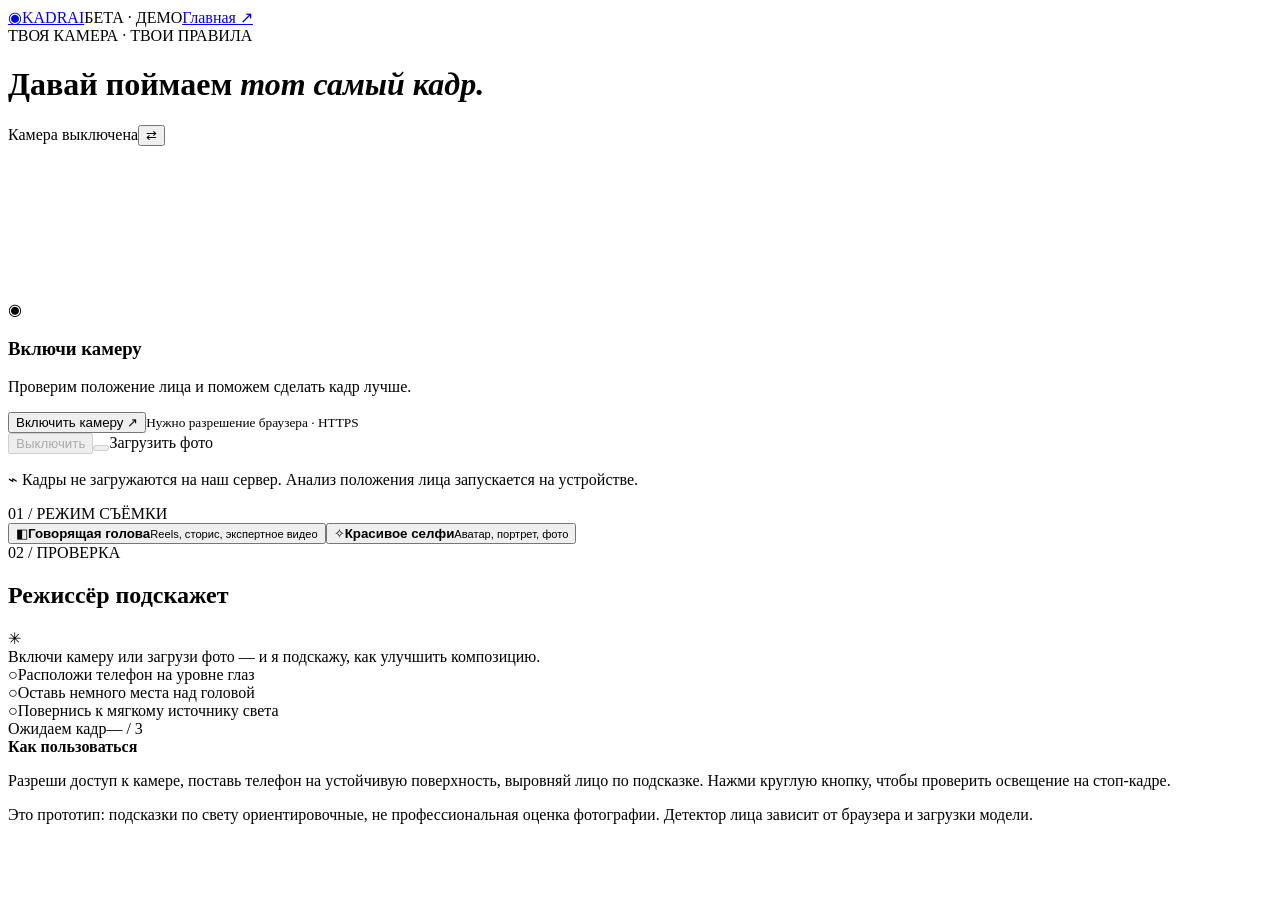
==== app.html @ 4cdc62c7 "Add files via upload" ====
<!doctype html><html lang="ru"><head><meta charset="utf-8"><meta name="viewport" content="width=device-width,initial-scale=1,viewport-fit=cover"><meta name="theme-color" content="#0f1020"><meta name="apple-mobile-web-app-capable" content="yes"><meta name="apple-mobile-web-app-status-bar-style" content="black-translucent"><meta name="apple-mobile-web-app-title" content="KADR AI"><meta name="description" content="KADR AI — интерактивная проверка ракурса, композиции и света до съёмки."><title>KADR AI — камера и подсказки</title><link rel="manifest" href="manifest.webmanifest"><link rel="apple-touch-icon" href="assets/icon-192.png"><link rel="icon" href="assets/icon.svg" type="image/svg+xml"><link rel="stylesheet" href="css/styles.css"></head><body class="studio">
<header class="studio-header"><a class="brand" href="index.html"><span class="brandmark">◉</span>KADR<span class="accent">AI</span></a><span class="studio-demo-tag">БЕТА · ДЕМО</span><a class="backlink" href="index.html">Главная ↗</a></header>
<main class="studio-main"><div class="camera-column"><div class="studio-intro"><span class="eyebrow">ТВОЯ КАМЕРА · ТВОИ ПРАВИЛА</span><h1>Давай поймаем <em>тот самый кадр.</em></h1></div>
<div class="camera-card"><div class="cam-toolbar"><span id="camStatus"><span class="status-dot"></span> Камера выключена</span><button id="flipCamera" class="icon-button" aria-label="Переключить камеру" title="Переключить камеру">⇄</button></div><div class="camera-stage" id="cameraStage"><video id="video" playsinline webkit-playsinline autoplay muted></video><canvas id="cameraCanvas" hidden></canvas><div class="camera-empty" id="emptyState"><div class="empty-icon">◉</div><h3>Включи камеру</h3><p>Проверим положение лица и поможем сделать кадр лучше.</p><button class="btn primary" id="startCamera">Включить камеру <span>↗</span></button><small>Нужно разрешение браузера · HTTPS</small></div><div class="guide-crosshair"><span class="guidetopleft"></span><span class="guidetopright"></span><span class="guidebottomleft"></span><span class="guidebottomright"></span><span class="center-line"></span></div><div id="livePrompt" class="live-prompt" hidden>Наведи камеру на лицо</div><div id="flash" class="flash"></div></div><div class="cam-controlbar"><button id="pauseCamera" class="cam-smallbtn" disabled>Выключить</button><button id="captureBtn" class="shutter" disabled aria-label="Сделать пробный кадр"><span></span></button><label class="cam-smallbtn file-upload">Загрузить фото<input type="file" accept="image/*" id="photoUpload" hidden></label></div></div><p class="privacy-line">⌁ Кадры не загружаются на наш сервер. Анализ положения лица запускается на устройстве.</p></div>
<aside class="coach-panel"><span class="eyebrow">01 / РЕЖИМ СЪЁМКИ</span><div class="mode-select"><button class="mode active" data-mode="talking"><span>◧</span><strong>Говорящая голова</strong><small>Reels, сторис, экспертное видео</small></button><button class="mode" data-mode="selfie"><span>✧</span><strong>Красивое селфи</strong><small>Аватар, портрет, фото</small></button></div><div class="coach-widget"><div class="coach-title"><div><span class="eyebrow">02 / ПРОВЕРКА</span><h2>Режиссёр подскажет</h2></div><span class="ai-orb">✳</span></div><div class="main-tip" id="mainTip">Включи камеру или загрузи фото — и я подскажу, как улучшить композицию.</div><div class="tips-list" id="tipsList"><div class="tip"><span class="tipmark neutral">○</span><span>Расположи телефон на уровне глаз</span></div><div class="tip"><span class="tipmark neutral">○</span><span>Оставь немного места над головой</span></div><div class="tip"><span class="tipmark neutral">○</span><span>Повернись к мягкому источнику света</span></div></div><div class="coach-foot"><span id="analysisState">Ожидаем кадр</span><span id="scoreLabel">— / 3</span></div></div><div id="photoResult" class="result-widget" hidden><div class="result-header"><span>Результат пробного кадра</span><button id="closeResult" aria-label="Закрыть результат">×</button></div><img id="photoPreview" alt="Твой пробный снимок"><div id="resultText"></div><button class="btn ghost" id="downloadPhoto">Сохранить снимок ↧</button></div><div class="how-use"><strong>Как пользоваться</strong><p>Разреши доступ к камере, поставь телефон на устойчивую поверхность, выровняй лицо по подсказке. Нажми круглую кнопку, чтобы проверить освещение на стоп-кадре.</p></div><div class="beta-warning">Это прототип: подсказки по свету ориентировочные, не профессиональная оценка фотографии. Детектор лица зависит от браузера и загрузки модели.</div></aside></main>
<script type="module" src="js/app.js"></script></body></html>
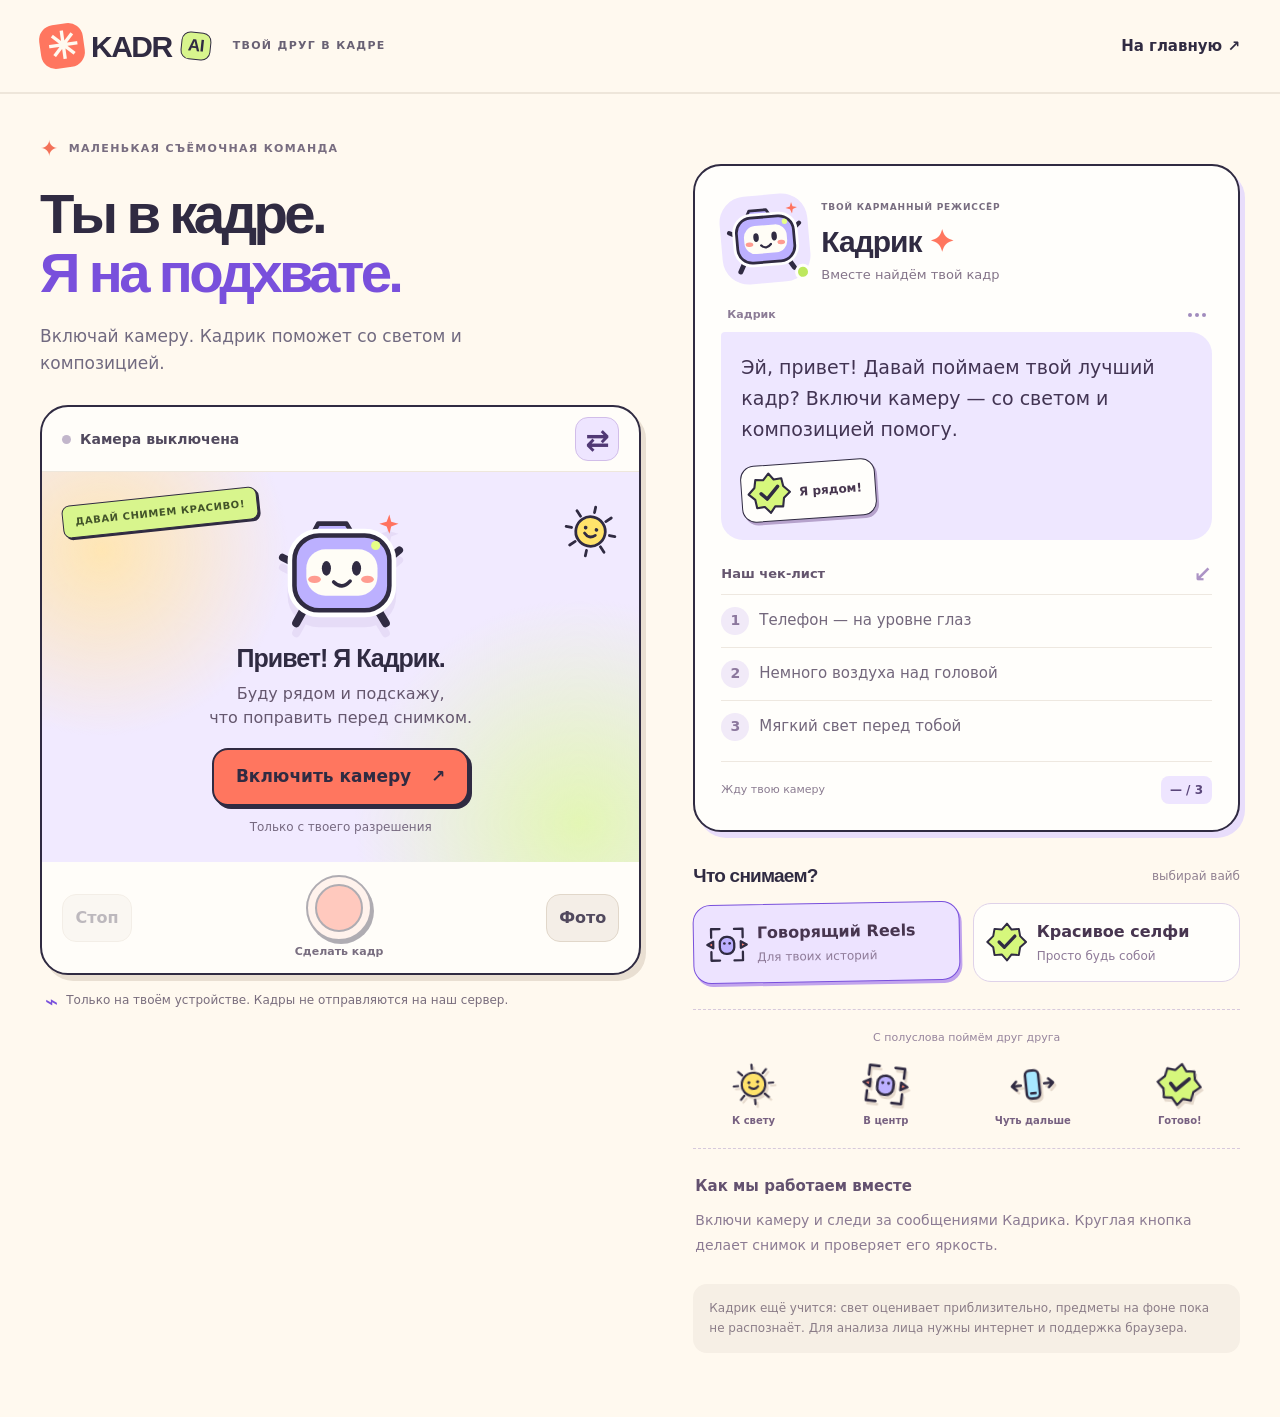
==== commit a865e664: "Introduce bright camera studio, Kadrik mascot and animated coaching messages" ====
--- a/app.html
+++ b/app.html
@@ -1,6 +1,80 @@
-<!doctype html><html lang="ru"><head><meta charset="utf-8"><meta name="viewport" content="width=device-width,initial-scale=1,viewport-fit=cover"><meta name="theme-color" content="#0f1020"><meta name="apple-mobile-web-app-capable" content="yes"><meta name="apple-mobile-web-app-status-bar-style" content="black-translucent"><meta name="apple-mobile-web-app-title" content="KADR AI"><meta name="description" content="KADR AI — интерактивная проверка ракурса, композиции и света до съёмки."><title>KADR AI — камера и подсказки</title><link rel="manifest" href="manifest.webmanifest"><link rel="apple-touch-icon" href="assets/icon-192.png"><link rel="icon" href="assets/icon.svg" type="image/svg+xml"><link rel="stylesheet" href="css/styles.css"></head><body class="studio">
-<header class="studio-header"><a class="brand" href="index.html"><span class="brandmark">◉</span>KADR<span class="accent">AI</span></a><span class="studio-demo-tag">БЕТА · ДЕМО</span><a class="backlink" href="index.html">Главная ↗</a></header>
-<main class="studio-main"><div class="camera-column"><div class="studio-intro"><span class="eyebrow">ТВОЯ КАМЕРА · ТВОИ ПРАВИЛА</span><h1>Давай поймаем <em>тот самый кадр.</em></h1></div>
-<div class="camera-card"><div class="cam-toolbar"><span id="camStatus"><span class="status-dot"></span> Камера выключена</span><button id="flipCamera" class="icon-button" aria-label="Переключить камеру" title="Переключить камеру">⇄</button></div><div class="camera-stage" id="cameraStage"><video id="video" playsinline webkit-playsinline autoplay muted></video><canvas id="cameraCanvas" hidden></canvas><div class="camera-empty" id="emptyState"><div class="empty-icon">◉</div><h3>Включи камеру</h3><p>Проверим положение лица и поможем сделать кадр лучше.</p><button class="btn primary" id="startCamera">Включить камеру <span>↗</span></button><small>Нужно разрешение браузера · HTTPS</small></div><div class="guide-crosshair"><span class="guidetopleft"></span><span class="guidetopright"></span><span class="guidebottomleft"></span><span class="guidebottomright"></span><span class="center-line"></span></div><div id="livePrompt" class="live-prompt" hidden>Наведи камеру на лицо</div><div id="flash" class="flash"></div></div><div class="cam-controlbar"><button id="pauseCamera" class="cam-smallbtn" disabled>Выключить</button><button id="captureBtn" class="shutter" disabled aria-label="Сделать пробный кадр"><span></span></button><label class="cam-smallbtn file-upload">Загрузить фото<input type="file" accept="image/*" id="photoUpload" hidden></label></div></div><p class="privacy-line">⌁ Кадры не загружаются на наш сервер. Анализ положения лица запускается на устройстве.</p></div>
-<aside class="coach-panel"><span class="eyebrow">01 / РЕЖИМ СЪЁМКИ</span><div class="mode-select"><button class="mode active" data-mode="talking"><span>◧</span><strong>Говорящая голова</strong><small>Reels, сторис, экспертное видео</small></button><button class="mode" data-mode="selfie"><span>✧</span><strong>Красивое селфи</strong><small>Аватар, портрет, фото</small></button></div><div class="coach-widget"><div class="coach-title"><div><span class="eyebrow">02 / ПРОВЕРКА</span><h2>Режиссёр подскажет</h2></div><span class="ai-orb">✳</span></div><div class="main-tip" id="mainTip">Включи камеру или загрузи фото — и я подскажу, как улучшить композицию.</div><div class="tips-list" id="tipsList"><div class="tip"><span class="tipmark neutral">○</span><span>Расположи телефон на уровне глаз</span></div><div class="tip"><span class="tipmark neutral">○</span><span>Оставь немного места над головой</span></div><div class="tip"><span class="tipmark neutral">○</span><span>Повернись к мягкому источнику света</span></div></div><div class="coach-foot"><span id="analysisState">Ожидаем кадр</span><span id="scoreLabel">— / 3</span></div></div><div id="photoResult" class="result-widget" hidden><div class="result-header"><span>Результат пробного кадра</span><button id="closeResult" aria-label="Закрыть результат">×</button></div><img id="photoPreview" alt="Твой пробный снимок"><div id="resultText"></div><button class="btn ghost" id="downloadPhoto">Сохранить снимок ↧</button></div><div class="how-use"><strong>Как пользоваться</strong><p>Разреши доступ к камере, поставь телефон на устойчивую поверхность, выровняй лицо по подсказке. Нажми круглую кнопку, чтобы проверить освещение на стоп-кадре.</p></div><div class="beta-warning">Это прототип: подсказки по свету ориентировочные, не профессиональная оценка фотографии. Детектор лица зависит от браузера и загрузки модели.</div></aside></main>
-<script type="module" src="js/app.js"></script></body></html>
+<!doctype html>
+<html lang="ru">
+<head>
+  <meta charset="utf-8">
+  <meta name="viewport" content="width=device-width,initial-scale=1,viewport-fit=cover">
+  <meta name="theme-color" content="#fff9ef">
+  <meta name="apple-mobile-web-app-capable" content="yes">
+  <meta name="apple-mobile-web-app-status-bar-style" content="default">
+  <meta name="apple-mobile-web-app-title" content="KADR AI">
+  <meta name="description" content="Кадрик — твой дружелюбный помощник по композиции и свету.">
+  <title>KADR AI — твой друг в кадре</title>
+  <link rel="manifest" href="manifest.webmanifest">
+  <link rel="apple-touch-icon" href="assets/icon-192.png">
+  <link rel="icon" href="assets/icon.svg" type="image/svg+xml">
+  <link rel="stylesheet" href="css/styles.css">
+  <link rel="stylesheet" href="css/studio.css">
+</head>
+<body class="studio" data-mood="hello">
+<svg class="sticker-library" xmlns="http://www.w3.org/2000/svg" aria-hidden="true"><defs>
+  <symbol id="kadr-friend" viewBox="0 0 160 160">
+    <path d="M42 116 31 136M117 116l12 20" fill="none" stroke="#302b42" stroke-width="9" stroke-linecap="round"/>
+    <path d="m34 73-18-9m110 7 18-15" fill="none" stroke="#302b42" stroke-width="8" stroke-linecap="round"/>
+    <path d="m47 42 8-15h31l9 15" fill="#bcb0ff" stroke="#302b42" stroke-width="5" stroke-linejoin="round"/>
+    <rect x="29" y="40" width="104" height="82" rx="27" fill="#bcb0ff" stroke="white" stroke-width="15"/>
+    <rect x="29" y="40" width="104" height="82" rx="27" fill="#bcb0ff" stroke="#302b42" stroke-width="5"/>
+    <rect x="42" y="55" width="78" height="51" rx="21" fill="#fffdf6"/>
+    <g class="friend-eyes" fill="#302b42"><ellipse cx="64" cy="76" rx="5" ry="8"/><ellipse cx="97" cy="76" rx="5" ry="8"/></g>
+    <path d="M72 91q9 9 18-1" fill="none" stroke="#302b42" stroke-width="4" stroke-linecap="round"/>
+    <ellipse cx="51" cy="88" rx="7" ry="4" fill="#ff9c91"/><ellipse cx="109" cy="88" rx="7" ry="4" fill="#ff9c91"/>
+    <circle cx="118" cy="51" r="5" fill="#e6ff86"/>
+    <path d="m133 17 2 8 8 2-8 3-2 8-3-8-8-3 8-2Z" fill="#ff735f"/>
+  </symbol>
+  <symbol id="kadr-light" viewBox="0 0 64 64"><g stroke="#302b42" stroke-width="3" stroke-linecap="round"><path d="M32 5v6m0 42v6M5 32h6m42 0h6M13 13l5 5m28 28 5 5m0-38-5 5M18 46l-5 5"/><circle cx="32" cy="32" r="16" fill="#ffe36b"/><path d="M26 35q6 6 12 0" fill="none"/></g><g fill="#302b42"><circle cx="26" cy="29" r="2"/><circle cx="38" cy="29" r="2"/></g></symbol>
+  <symbol id="kadr-center" viewBox="0 0 64 64"><g fill="none" stroke="#302b42" stroke-width="3.5" stroke-linecap="round" stroke-linejoin="round"><path d="M21 8H8v13m35-13h13v13M8 43v13h13m22 0h13V43"/><rect x="21" y="20" width="22" height="26" rx="10" fill="#bcb0ff"/><path d="m2 32 9-5v10Zm60 0-9-5v10Z" fill="#ff8877"/></g><circle cx="28" cy="30" r="2" fill="#302b42"/><circle cx="36" cy="30" r="2" fill="#302b42"/></symbol>
+  <symbol id="kadr-distance" viewBox="0 0 64 64"><g fill="none" stroke="#302b42" stroke-width="3.5" stroke-linecap="round" stroke-linejoin="round"><rect x="23" y="13" width="18" height="38" rx="6" fill="#a7e7ff"/><path d="M5 32h11m-6-6-6 6 6 6m49-6H48m6-6 6 6-6 6M29 44h6"/></g></symbol>
+  <symbol id="kadr-ready" viewBox="0 0 64 64"><path d="m32 4 7 9 11-1 2 11 9 9-9 8-2 12-11-1-7 9-8-9-11 1-2-12-9-8 9-9 2-11 11 1Z" fill="#d6f77c" stroke="#302b42" stroke-width="3" stroke-linejoin="round"/><path d="m20 32 8 8 16-17" fill="none" stroke="#302b42" stroke-width="5" stroke-linecap="round" stroke-linejoin="round"/></symbol>
+</defs></svg>
+<header class="studio-header">
+  <a class="brand" href="index.html" aria-label="KADR AI — на главную"><span class="brandmark">✳</span>KADR<span class="brand-ai">AI</span></a>
+  <span class="studio-demo-tag">ТВОЙ ДРУГ В КАДРЕ</span><a class="backlink" href="index.html">На главную ↗</a>
+</header>
+<main class="studio-main">
+  <div class="camera-column">
+    <div class="studio-intro"><span class="eyebrow"><span class="tiny-spark">✦</span> МАЛЕНЬКАЯ СЪЁМОЧНАЯ КОМАНДА</span><h1>Ты в кадре.<br><em>Я на подхвате.</em></h1><p>Включай камеру. Кадрик поможет со светом и композицией.</p></div>
+    <div class="camera-card">
+      <div class="cam-toolbar"><span id="camStatus"><span class="status-dot"></span>Камера выключена</span><button id="flipCamera" class="icon-button" aria-label="Переключить камеру" title="Переключить камеру">⇄</button></div>
+      <div class="camera-stage" id="cameraStage">
+        <video id="video" playsinline webkit-playsinline autoplay muted></video><canvas id="cameraCanvas" hidden></canvas>
+        <div class="camera-empty" id="emptyState">
+          <span class="hello-stamp">ДАВАЙ СНИМЕМ КРАСИВО!</span>
+          <svg class="friend-hero" aria-hidden="true"><use href="#kadr-friend"/></svg>
+          <h3>Привет! Я Кадрик.</h3><p>Буду рядом и подскажу,<br>что поправить перед снимком.</p>
+          <button class="btn primary" id="startCamera">Включить камеру <span aria-hidden="true">↗</span></button>
+          <small>Только с твоего разрешения</small>
+          <svg class="empty-sun" aria-hidden="true"><use href="#kadr-light"/></svg>
+        </div>
+        <div class="guide-crosshair"><span class="guidetopleft"></span><span class="guidetopright"></span><span class="guidebottomleft"></span><span class="guidebottomright"></span><span class="center-line"></span></div>
+        <div id="flash" class="flash"></div>
+      </div>
+      <div id="livePrompt" class="live-prompt" hidden><svg class="live-avatar" aria-hidden="true"><use href="#kadr-friend"/></svg><div><span class="live-sender">КАДРИК ПОДСКАЗЫВАЕТ</span><span id="livePromptText">Наведи камеру на лицо</span></div></div>
+      <div class="cam-controlbar"><button id="pauseCamera" class="cam-smallbtn" disabled>Стоп</button><div class="capture-control"><button id="captureBtn" class="shutter" disabled aria-label="Сделать пробный кадр"><span></span></button><span>Сделать кадр</span></div><label class="cam-smallbtn file-upload" for="photoUpload">Фото<input type="file" accept="image/*" id="photoUpload"></label></div>
+    </div>
+    <p class="privacy-line"><span aria-hidden="true">⌁</span> Только на твоём устройстве. Кадры не отправляются на наш сервер.</p>
+  </div>
+  <aside class="coach-panel">
+    <div class="coach-widget" id="coachWidget" data-mood="hello">
+      <div class="coach-title"><div class="friend-avatar"><svg aria-hidden="true"><use href="#kadr-friend"/></svg><span class="friend-presence"></span></div><div><span class="eyebrow">ТВОЙ КАРМАННЫЙ РЕЖИССЁР</span><h2>Кадрик <span class="friend-name-star">✦</span></h2><span class="friend-caption">Вместе найдём твой кадр</span></div></div>
+      <div class="conversation"><div class="message-meta"><span>Кадрик</span><span class="typing-dots" aria-label="Готов помочь"><i></i><i></i><i></i></span></div><div class="chat-bubble" id="chatBubble"><div class="main-tip" id="mainTip" role="status" aria-live="polite" aria-atomic="true">Эй, привет! Давай поймаем твой лучший кадр? Включи камеру — со светом и композицией помогу.</div><div class="message-sticker" id="messageSticker"><svg aria-hidden="true"><use id="moodIcon" href="#kadr-ready"/></svg><span id="stickerLabel">Я рядом!</span></div></div></div>
+      <div class="tips-heading">Наш чек-лист <span aria-hidden="true">↙</span></div>
+      <div class="tips-list" id="tipsList"><div class="tip"><span class="tipmark neutral">1</span><span>Телефон — на уровне глаз</span></div><div class="tip"><span class="tipmark neutral">2</span><span>Немного воздуха над головой</span></div><div class="tip"><span class="tipmark neutral">3</span><span>Мягкий свет перед тобой</span></div></div>
+      <div class="coach-foot"><span id="analysisState">Жду твою камеру</span><span id="scoreLabel">— / 3</span></div>
+    </div>
+    <section class="mode-section" aria-labelledby="modeHeading"><div class="section-label"><h2 id="modeHeading">Что снимаем?</h2><span>выбирай вайб</span></div><div class="mode-select"><button class="mode active" data-mode="talking" aria-pressed="true"><svg aria-hidden="true"><use href="#kadr-center"/></svg><strong>Говорящий Reels</strong><small>Для твоих историй</small></button><button class="mode" data-mode="selfie" aria-pressed="false"><svg aria-hidden="true"><use href="#kadr-ready"/></svg><strong>Красивое селфи</strong><small>Просто будь собой</small></button></div></section>
+    <div class="sticker-shelf"><span>С полуслова поймём друг друга</span><div><span class="mini-sticker"><svg aria-hidden="true"><use href="#kadr-light"/></svg>К свету</span><span class="mini-sticker"><svg aria-hidden="true"><use href="#kadr-center"/></svg>В центр</span><span class="mini-sticker"><svg aria-hidden="true"><use href="#kadr-distance"/></svg>Чуть дальше</span><span class="mini-sticker"><svg aria-hidden="true"><use href="#kadr-ready"/></svg>Готово!</span></div></div>
+    <div id="photoResult" class="result-widget" hidden><div class="result-header"><span>Лови твой кадр!</span><button id="closeResult" aria-label="Закрыть результат">×</button></div><img id="photoPreview" alt="Твой пробный снимок"><div id="resultText"></div><button class="btn ghost" id="downloadPhoto">Сохранить снимок ↧</button></div>
+    <div class="how-use"><strong>Как мы работаем вместе</strong><p>Включи камеру и следи за сообщениями Кадрика. Круглая кнопка делает снимок и проверяет его яркость.</p></div><div class="beta-warning">Кадрик ещё учится: свет оценивает приблизительно, предметы на фоне пока не распознаёт. Для анализа лица нужны интернет и поддержка браузера.</div>
+  </aside>
+</main>
+<script type="module" src="js/app.js"></script>
+</body></html>
--- a/css/styles.css
+++ b/css/styles.css
@@ -0,0 +1,10 @@
+@import url('https://fonts.googleapis.com/css2?family=DM+Sans:wght@400;500;600;700&family=Manrope:wght@400;500;600;700;800&display=swap');
+:root{--ink:#eeedfc;--muted:#a2a0ba;--soft:#76758e;--bg:#0e0f1a;--panel:#171827;--line:rgba(255,255,255,.10);--accent:#b6a2ff;--accent2:#89d8ec;--gradient:linear-gradient(108deg,#bd9afc 0%,#86bffb 56%,#aff5e0 100%)}*{box-sizing:border-box}html{scroll-behavior:smooth}body{margin:0;background:var(--bg);color:var(--ink);font-family:'DM Sans',system-ui,-apple-system,sans-serif;-webkit-font-smoothing:antialiased}a{color:inherit;text-decoration:none}button{font:inherit}button,a{-webkit-tap-highlight-color:transparent}button{cursor:pointer}button:disabled{opacity:.38;cursor:not-allowed}.container{max-width:1220px;margin:0 auto;padding-left:32px;padding-right:32px}.accent{background:var(--gradient);color:transparent;background-clip:text;-webkit-background-clip:text}h1,h2,h3,p{margin-top:0}h1,h2,h3{font-family:Manrope,sans-serif}em{font-style:normal;color:#b4a1fa}.topbar{height:86px;display:flex;align-items:center;justify-content:space-between}.brand{display:inline-flex;align-items:center;gap:7px;font-family:Manrope,sans-serif;letter-spacing:-.045em;font-weight:800;font-size:24px}.brandmark{display:inline-grid;place-items:center;font-size:30px;line-height:1;color:#bbabff}.topnav{display:flex;gap:30px;color:#b9b8c9;font-size:13px}.topnav a:hover,.footer a:hover{color:white}.navbtn{padding:11px 18px;border:1px solid #414052;border-radius:100px;font-size:13px}.navbtn span{padding-left:8px;color:#b6a2ff}.hero{min-height:680px;display:grid;grid-template-columns:1fr 1fr;align-items:center;gap:50px;padding-top:36px;padding-bottom:66px}.herocopy{position:relative;z-index:2}.eyebrow{display:inline-flex;align-items:center;gap:9px;color:#aaa4c4;font-size:10px;font-weight:800;letter-spacing:.17em}.live-dot,.status-dot{display:inline-block;width:7px;height:7px;background:#b2a0f5;border-radius:50%;box-shadow:0 0 0 4px rgba(165,141,248,.13)}h1{font-size:clamp(44px,5.0vw,73px);letter-spacing:-.07em;line-height:1.1;margin:26px 0}.lead{color:#afadc3;max-width:490px;font-size:17px;line-height:1.82}.lead strong{color:#ebeaf8;font-weight:600}.hero-actions{display:flex;flex-wrap:wrap;gap:12px;margin:34px 0 20px}.btn{display:inline-flex;align-items:center;justify-content:center;gap:16px;border-radius:13px;padding:15px 21px;font-size:13px;font-weight:800;border:1px solid transparent;transition:transform .16s,filter .16s}.btn:hover{transform:translateY(-2px)}.btn.primary{background:linear-gradient(115deg,#c3afff,#9cddf4);color:#151627}.btn.ghost{border-color:#3a3949;color:#eeeafa;background:rgba(255,255,255,.025)}.smallnote{font-size:12px;color:#8a889e}.smallnote .check{color:#93e5b1}.separator{padding:0 6px}.hero-visual{height:595px;display:grid;place-items:center;position:relative}.aura{position:absolute;width:520px;height:520px;max-width:100%;border-radius:50%;background:radial-gradient(circle at 30% 25%,rgba(167,143,247,.45),rgba(65,87,153,.18) 40%,transparent 68%);filter:blur(20px)}.device{width:298px;background:#141520;border:8px solid #2b2938;border-radius:42px;box-shadow:0 37px 90px #0009,0 0 0 2px #353445;overflow:hidden;position:relative;transform:rotate(5deg)}.device-head{display:flex;justify-content:space-between;align-items:center;padding:20px 13px 14px;font-weight:800;font-size:11px}.pill{border-radius:40px;background:#37324c;color:#c6b0fb;padding:6px 8px;font-size:8px;letter-spacing:.08em}.demo-portrait{height:352px;position:relative;overflow:hidden;border-radius:14px;margin:0 8px}.demo-portrait svg{width:100%;height:100%;object-fit:cover}.guide-line{position:absolute;left:8%;right:8%;height:1px;background:#fff4}.guide-line.top{top:33%}.guide-line.bottom{top:68%}.face-focus{position:absolute;left:19%;top:12%;width:62%;height:58%;border:1.5px solid #a8ebc9;border-radius:45%}.device-msg{position:absolute;left:18px;right:18px;bottom:55px;background:rgba(28,29,45,.94);border:1px solid #66687b;border-radius:15px;padding:11px;display:flex;gap:9px;align-items:center;box-shadow:0 10px 40px #0009}.device-msg b{font-size:11px}.device-msg small{font-size:9px;color:#b3b5cb;display:block;margin-top:2px}.msg-icon{color:#a7e5c2}.msg-arrow{margin-left:auto;color:#abe6bb}.device-footer{font-size:10px;color:#a09eb2;display:flex;justify-content:space-between;padding:22px 18px}.float-label{position:absolute;z-index:2;background:#252339;border:1px solid #514866;color:#d9c8ff;padding:12px 14px;border-radius:14px;font-size:11px;box-shadow:0 20px 50px #0005}.floata{top:100px;right:0;transform:rotate(-6deg)}.floatb{bottom:75px;left:0;transform:rotate(-3deg)}.trustline{display:flex;align-items:center;justify-content:space-between;gap:18px;flex-wrap:wrap;color:#89889f;border-top:1px solid var(--line);border-bottom:1px solid var(--line);padding-top:28px;padding-bottom:28px;font-size:12px}.trustline span:nth-child(even){color:#a89aee}.section{padding-top:100px;padding-bottom:104px}.sectionintro{max-width:720px;margin-bottom:42px}.sectionintro h2,.purchase-card h2{font-size:clamp(36px,4.4vw,58px);line-height:1.18;letter-spacing:-.055em;margin:19px 0}.sectionintro p,.purchase-card p{color:#a7a5ba;line-height:1.75}.steps{display:grid;grid-template-columns:repeat(3,minmax(0,1fr));gap:14px}.step{padding:32px;min-height:255px;background:#1b1b2a;border:1px solid var(--line);border-radius:22px}.stepnum{color:#817aab;font-size:11px;font-weight:700}.step-icon{color:#cbb9ff;font-size:37px;margin:30px 0 14px}.step h3{margin:0 0 9px;letter-spacing:-.035em}.step p{font-size:13px;line-height:1.8;color:#a2a0b7}.tint{background:linear-gradient(180deg,#131421,#1b1b2d)}.features{display:grid;grid-template-columns:repeat(2,1fr);gap:15px}.feature{padding:30px;background:#252538;border:1px solid #ffffff12;border-radius:22px;min-height:218px}.feature-icon{font-size:33px;color:#c0a7ff}.feature h3{margin:19px 0 9px}.feature p{font-size:13px;max-width:400px;color:#b4b1c7;line-height:1.7}.feat-tag{display:inline-block;margin-top:13px;padding:7px 10px;background:#31493f;color:#91e5b5;border-radius:30px;font-size:10px}.feat-tag.upcoming{background:#393344;color:#bbaecf}.feature.future{border-style:dashed}.purchase-card{border:1px solid #64617b;border-radius:30px;padding:50px;display:grid;grid-template-columns:1.15fr 1fr;overflow:hidden;min-height:400px;background:radial-gradient(circle at 90% 30%,#38314e,#1a1b2b 55%)}.purchase-card>div:first-child{z-index:2}.purchase-card p{max-width:440px}.price-line{display:flex;gap:14px;align-items:center;margin:20px 0 26px}.price{font-weight:800;font-family:Manrope;font-size:32px}.price-line span:last-child{font-size:12px;color:#aaa7c2}.disclaimer{font-size:11px!important;margin-top:14px!important}.purchase-art{position:relative;min-height:260px}.orb{position:absolute;border-radius:50%;filter:blur(2px)}.orb1{width:260px;height:260px;right:17%;top:13px;background:radial-gradient(circle at 38% 26%,#f7f2ff,#8ac3e7 34%,#9b83d9 66%,#302a58);box-shadow:0 0 90px #9a8ddb55}.orb2{width:100px;height:100px;right:6%;bottom:8px;background:radial-gradient(circle at 35% 20%,#fff4d2,#d7a2e2 42%,#56378b)}.orbit-text{position:absolute;right:3%;top:58%;transform:rotate(17deg);letter-spacing:.22em;font-size:12px;font-weight:800;color:#eee5ff}.footer{display:flex;justify-content:space-between;align-items:center;gap:20px;padding-top:35px;padding-bottom:35px;border-top:1px solid var(--line);font-size:12px;color:#8e8b9e}.footer .brand{font-size:20px;color:#eeedfb}
+/* Studio */
+.studio{background:#0f101c;min-height:100vh}.studio-header{max-width:1330px;margin:auto;height:80px;padding:0 32px;display:flex;align-items:center;gap:20px;border-bottom:1px solid #ffffff10}.studio-demo-tag{margin-right:auto;font-size:10px;letter-spacing:.1em;padding:7px 10px;border-radius:100px;color:#b7adff;background:#28233b}.backlink{font-size:12px;color:#aba8c2}.studio-main{max-width:1330px;padding:32px;margin:auto;display:grid;grid-template-columns:minmax(0,590px) minmax(300px,1fr);gap:38px}.studio-intro h1{font-size:clamp(31px,3.5vw,45px);line-height:1.16;margin:11px 0 24px;letter-spacing:-.06em}.camera-card{max-width:560px;background:#1a1a2a;border:1px solid #ffffff23;border-radius:23px;overflow:hidden}.cam-toolbar{height:51px;display:flex;align-items:center;justify-content:space-between;padding:0 17px;color:#c5c3d5;font-size:12px}.status-dot{background:#77738d;box-shadow:none;margin-right:8px}.status-dot.on{background:#6fe5ae;box-shadow:0 0 0 4px #5ab58822}.icon-button{color:#d9d4ff;background:#2d2b41;border:0;border-radius:9px;font-size:20px;width:34px;height:34px}.camera-stage{width:100%;height:min(65vh,590px);min-height:380px;background:radial-gradient(circle at 45% 35%,#393455,#171722 70%);position:relative;overflow:hidden;isolation:isolate}.camera-stage video{display:none;width:100%;height:100%;object-fit:cover;transform:scaleX(-1)}.camera-stage.rear video{transform:none}.camera-stage.running video{display:block}.camera-empty{position:absolute;inset:0;display:flex;flex-direction:column;align-items:center;justify-content:center;text-align:center;padding:28px;z-index:5}.camera-stage.running .camera-empty{display:none}.empty-icon{font-size:67px;color:#bbabfc;margin-bottom:16px}.camera-empty h3{margin:0 0 10px;font-size:22px}.camera-empty p{color:#aaa5c4;max-width:300px;line-height:1.65;font-size:13px}.camera-empty small{margin-top:20px;color:#838099;font-size:11px}.guide-crosshair{position:absolute;inset:11% 12%;pointer-events:none;opacity:.0;transition:opacity .3s}.camera-stage.running .guide-crosshair{opacity:1}.guide-crosshair>span:not(.center-line){position:absolute;width:31px;height:31px;border-color:#e6e0ff;border-style:solid}.guidetopleft{top:0;left:0;border-width:2px 0 0 2px;border-radius:11px 0 0 0}.guidetopright{top:0;right:0;border-width:2px 2px 0 0;border-radius:0 11px 0 0}.guidebottomleft{bottom:0;left:0;border-width:0 0 2px 2px;border-radius:0 0 0 11px}.guidebottomright{bottom:0;right:0;border-width:0 2px 2px 0;border-radius:0 0 11px 0}.center-line{position:absolute;top:38%;left:0;right:0;border-top:1px dashed #ffffff52}.live-prompt{position:absolute;bottom:22px;left:20px;right:20px;text-align:center;padding:13px 10px;background:#1b1b2dcc;border:1px solid #ffffff45;border-radius:13px;color:#fff;backdrop-filter:blur(10px);font-size:12px;z-index:3}.flash{position:absolute;inset:0;background:white;opacity:0;pointer-events:none;z-index:4}.flash.active{animation:flash .45s}@keyframes flash{15%{opacity:.86}100%{opacity:0}}.cam-controlbar{height:83px;display:flex;justify-content:space-around;gap:12px;align-items:center}.cam-smallbtn{background:none;border:none;color:#c6c3d9;font-size:12px;cursor:pointer}.shutter{display:grid;place-items:center;width:61px;height:61px;border-radius:50%;background:transparent;border:3px solid #e1d9ff}.shutter span{width:47px;height:47px;background:linear-gradient(130deg,#b69df5,#b6dff1);border-radius:50%}.privacy-line{font-size:11px;line-height:1.6;color:#817e99;margin:15px 0}.coach-panel{padding-top:17px;min-width:0}.mode-select{display:grid;grid-template-columns:1fr 1fr;gap:10px;margin:14px 0 26px}.mode{display:flex;flex-direction:column;gap:5px;text-align:left;background:#1a1b2c;color:#f2efff;border:1px solid #343247;padding:17px 15px;border-radius:15px}.mode.active{background:#302941;border-color:#aa97df;box-shadow:0 0 0 1px #9676c955}.mode>span{font-size:23px;color:#bca9fb;margin-bottom:8px}.mode strong{font-size:13px}.mode small{color:#9996b2;font-size:10px;line-height:1.5}.coach-widget{background:#1c1d2d;border-radius:20px;border:1px solid #ffffff20;padding:26px}.coach-title{display:flex;justify-content:space-between;gap:10px;align-items:center}.coach-title h2{font-size:23px;letter-spacing:-.04em;margin:12px 0}.ai-orb{height:41px;width:41px;display:grid;place-items:center;background:linear-gradient(130deg,#946ff6,#8ccedf);color:#1c2130;border-radius:50%;font-size:26px;flex:none}.main-tip{font-size:14px;line-height:1.8;color:#eeeafc;min-height:78px;margin:18px 0 18px}.tips-list{display:flex;flex-direction:column;gap:0}.tip{display:flex;gap:12px;align-items:flex-start;padding:11px 0;border-top:1px solid #ffffff13;font-size:12px;color:#bdbbd0;line-height:1.55}.tipmark{display:grid;place-items:center;flex:none;width:22px;height:22px;border-radius:50%;background:#2c3d38;color:#9aecc1;font-size:12px}.tipmark.warn{color:#ffe0a3;background:#4b3e33}.tipmark.neutral{color:#bbb2d6;background:#353244}.coach-foot{display:flex;justify-content:space-between;border-top:1px solid #ffffff14;margin-top:16px;padding-top:16px;font-size:11px;color:#9995b0}.result-widget{margin-top:16px;background:#202132;border-radius:17px;border:1px solid #ffffff20;padding:17px}.result-header{display:flex;justify-content:space-between;align-items:center;font-size:13px;font-weight:800;margin-bottom:13px}.result-header button{background:none;border:none;color:#fff;font-size:24px}.result-widget img{max-height:195px;max-width:100%;display:block;margin:auto auto 13px;border-radius:10px}.result-widget p{font-size:12px;line-height:1.6;color:#c8c5d9}.result-widget .btn{margin-top:10px}.how-use{padding:23px 2px 5px}.how-use strong{font-size:13px}.how-use p,.beta-warning{color:#89869f;font-size:12px;line-height:1.8;margin-top:9px}.beta-warning{padding:12px 14px;border:1px solid #3a384b;border-radius:12px}
+@media(max-width:980px){.hero{gap:4px}.float-label{display:none}.device{transform:rotate(2deg)}.topnav{display:none}.studio-main{grid-template-columns:1fr;max-width:700px;gap:20px}.coach-panel{padding-top:0}.camera-card{max-width:none}.camera-stage{height:520px}.steps{grid-template-columns:1fr 1fr}.hero-visual{height:530px}}
+@media(max-width:700px){.container{padding-left:20px;padding-right:20px}.topbar{height:70px}.navbtn{font-size:11px}.hero{grid-template-columns:1fr;min-height:auto;padding-top:40px;padding-bottom:50px}.herocopy h1{font-size:clamp(39px,11vw,62px)}.lead{font-size:15px}.hero-visual{height:470px}.device{transform:rotate(3deg) scale(.91)}.trustline{gap:10px}.trustline span:nth-child(even){display:none}.trustline span{width:100%;text-align:center}.section{padding-top:70px;padding-bottom:75px}.steps,.features{grid-template-columns:1fr}.step{min-height:210px}.purchase-card{padding:30px 24px;grid-template-columns:1fr}.purchase-art{display:none}.footer{flex-wrap:wrap}.studio-header{height:64px;padding:0 17px}.studio-header .brand{font-size:21px}.studio-demo-tag{font-size:9px}.backlink{font-size:11px}.studio-main{padding:20px 14px 40px;gap:12px}.studio-intro h1{font-size:32px;margin-bottom:18px}.camera-stage{height:min(61vh,520px);min-height:340px}.coach-widget{padding:20px}.mode-select{margin-bottom:15px}.mode{padding:13px 12px}.mode strong{font-size:12px}.mode small{font-size:10px}}
+
+.pay-launch{margin-top:15px}.pay-overlay{position:fixed;inset:0;z-index:50;background:#080917dd;display:flex;align-items:center;justify-content:center;padding:18px;backdrop-filter:blur(13px)}.pay-overlay[hidden],.pay-launch[hidden]{display:none}.pay-dialog{position:relative;width:min(100%,440px);background:#242437;border:1px solid #666079;border-radius:25px;padding:28px;box-shadow:0 25px 100px #000a}.pay-dialog h2{font-size:29px;letter-spacing:-.05em;margin:20px 0 10px}.pay-dialog p{font-size:13px;line-height:1.7;color:#aaa7c1}.pay-dialog label{font-size:12px;display:block;margin:18px 0 8px}.pay-dialog input{display:block;width:100%;background:#161724;border:1px solid #55506b;border-radius:11px;padding:14px;color:white;font:inherit;margin-bottom:16px}.pay-dialog .btn{width:100%}.pay-close{position:absolute;right:18px;top:15px;background:transparent;color:white;border:0;font-size:27px}.pay-error{color:#ffb2b2!important;min-height:18px}
+
+.camera-stage.running{height:auto;min-height:0;aspect-ratio:var(--camera-ratio,3 / 4);background:#10111b}.camera-stage video{object-fit:contain}.live-prompt{bottom:12px;left:12px;right:12px}.camera-stage [hidden]{display:none}
--- a/css/studio.css
+++ b/css/studio.css
@@ -0,0 +1,100 @@
+.studio{--ink:#302b42;--muted:#716a80;--accent:#7950dc;--line:#e9e1d8;--bg:#fff9ef;background:var(--bg);color:var(--ink);font-size:17px;line-height:1.5;color-scheme:light}
+.studio button,.studio a,.studio .file-upload{touch-action:manipulation}
+.studio :focus-visible{outline:3px solid #7950dc;outline-offset:5px}
+.sticker-library{position:absolute;width:0;height:0;overflow:hidden}
+.studio-header{height:94px;max-width:1392px;padding:0 40px;border-bottom:2px solid #eee6da;gap:22px}
+.studio .brand{font-size:30px;letter-spacing:-1.5px;color:#302b42}
+.studio .brandmark{display:grid;place-items:center;width:44px;height:44px;border-radius:15px;background:#ff765f;color:#fff9ef;font-size:37px;transform:rotate(-8deg)}
+.brand-ai{font-size:17px;background:#d8f58d;border:1.5px solid #302b42;border-radius:9px;padding:0 6px;letter-spacing:-.5px;margin-left:2px;transform:rotate(6deg)}
+.studio-demo-tag{background:transparent;color:#696174;font-size:11px;font-weight:800;letter-spacing:.12em;padding:0;border-radius:0}
+.studio .backlink{font-size:15px;color:#302b42;font-weight:700;padding:12px 0;min-height:44px}
+.studio-main{max-width:1392px;padding:44px 40px 64px;grid-template-columns:minmax(0,1.1fr) minmax(0,1fr);gap:52px;align-items:start}
+.studio .eyebrow{color:#786d80;font-size:11px;letter-spacing:.12em;font-weight:800}
+.tiny-spark{color:#f37158;font-size:22px;line-height:1}
+.studio-intro h1{font-size:clamp(40px,4.4vw,62px);font-weight:800;letter-spacing:-.065em;line-height:1.06;margin:20px 0}
+.studio-intro h1 em{color:#7950dc;position:relative}
+.studio-intro>p{color:#716a80;font-size:17px;line-height:1.6;max-width:440px;margin:0 0 28px}
+.camera-card{max-width:none;background:#fffdf9;border:2px solid #302b42;border-radius:28px;box-shadow:5px 6px 0 #e9dfd2;overflow:hidden}
+.cam-toolbar{height:65px;padding:0 20px;color:#51495e;font-size:14px;font-weight:700;border-bottom:1px solid #eee7dc}
+.studio .status-dot{background:#c2b6cb;width:9px;height:9px;margin-right:9px}
+.studio .status-dot.on{background:#67952c;box-shadow:0 0 0 5px #d8f58d70}
+.studio .icon-button{background:#eee5ff;color:#513975;width:44px;height:44px;border-radius:13px;font-size:29px;border:1.5px solid #d1bde9}
+.studio .camera-stage{height:390px;min-height:0;background:#f1eaff;isolation:isolate}
+.studio .camera-stage.running{height:auto;min-height:0;aspect-ratio:var(--camera-ratio,3 / 4);background:#292637}
+.studio .camera-stage video{object-fit:contain}
+.camera-empty{padding:24px;justify-content:center;gap:0;background:radial-gradient(circle at 10% 20%,#ffe6b4 0,transparent 30%),radial-gradient(circle at 90% 90%,#e3f6b5 0,transparent 35%),#f1eaff}
+.hello-stamp{position:absolute;top:24px;left:20px;font-size:10px;font-weight:800;letter-spacing:.06em;background:#d8f58d;color:#425329;padding:8px 12px;border:1.5px solid #302b42;border-radius:8px;transform:rotate(-6deg);box-shadow:2px 2px 0 #302b42}
+.friend-hero{width:146px;height:146px;flex:none;animation:friend-float 4s ease-in-out infinite;filter:drop-shadow(0 10px 0 #9c81c320)}
+.friend-eyes{transform-origin:80px 76px;animation:friend-blink 7s infinite}
+.camera-empty h3{font-size:25px;letter-spacing:-.04em;margin:-5px 0 5px;color:#302b42}
+.camera-empty p{font-size:16px;line-height:1.5;color:#65576e;margin:0 0 18px}
+.studio .btn{min-height:54px;border-radius:16px;padding:14px 22px;font-size:17px;font-weight:800;gap:20px}
+.studio .btn.primary{background:#ff765f;color:#302b42;border:2px solid #302b42;box-shadow:3px 3px 0 #302b42}
+.studio .btn.primary:hover{background:#ff927d;transform:translateY(-2px) rotate(-1deg)}
+.studio .btn.primary:active{transform:translate(2px,2px);box-shadow:1px 1px 0 #302b42}
+.camera-empty small{color:#766980;font-size:12px;margin-top:12px}
+.empty-sun{position:absolute;right:19px;top:30px;width:59px;height:59px;transform:rotate(12deg)}
+.studio .cam-controlbar{height:111px;padding:8px 20px;justify-content:space-between;gap:14px}
+.studio .cam-smallbtn{position:relative;color:#51495e;background:#f4eee7;border:1px solid #e1d7ca;font-size:16px;font-weight:700;min-height:48px;min-width:70px;padding:10px 12px;border-radius:14px;display:grid;place-items:center;overflow:hidden}
+.file-upload input{position:absolute;inset:0;width:100%;height:100%;opacity:0;cursor:pointer}
+.file-upload:focus-within{outline:3px solid #7950dc;outline-offset:4px}
+.capture-control{display:flex;flex-direction:column;align-items:center;gap:3px;color:#796e80;font-size:11px;font-weight:700}
+.studio .shutter{width:66px;height:66px;border:2px solid #302b42;background:#ffe1d8;box-shadow:2px 3px 0 #302b42;transition:transform .2s}
+.studio .shutter span{width:48px;height:48px;background:#ff765f;border:2px solid #302b42}
+.studio .shutter:active{transform:scale(.91)}
+.studio .privacy-line{display:flex;align-items:flex-start;gap:8px;color:#796d7d;font-size:12px;line-height:1.6;margin:16px 5px 0}
+.privacy-line>span{font-size:22px;line-height:1;color:#7950dc}
+.studio .live-prompt{position:relative;bottom:auto;left:auto;right:auto;display:flex;align-items:center;gap:10px;margin:12px 12px 0;padding:12px 15px 12px 7px;color:#302b42;background:#ecf7d5;border:1.5px solid #c3d99d;border-radius:18px;text-align:left;backdrop-filter:none;font-size:16px;line-height:1.5;animation:message-in .3s ease-out}
+.studio .live-prompt[hidden]{display:none}
+.live-avatar{width:58px;height:58px;flex:none}
+.live-sender{display:block;font-size:9px;letter-spacing:.09em;font-weight:800;color:#607442;margin-bottom:3px}
+.studio .coach-panel{padding-top:12px}
+.studio .coach-widget{padding:26px;border:2px solid #302b42;background:#fffefb;border-radius:28px;box-shadow:5px 6px 0 #e8ddfb}
+.studio .coach-title{justify-content:flex-start;gap:12px;align-items:center}
+.friend-avatar{position:relative;width:88px;height:88px;flex:none;border-radius:26px;background:#ede4ff;transform:rotate(-5deg)}
+.friend-avatar svg{width:100%;height:100%}
+.friend-presence{position:absolute;right:1px;bottom:0;width:16px;height:16px;background:#bde85d;border:3px solid #fffefb;border-radius:50%}
+.studio .coach-title h2{font-size:30px;line-height:1.1;letter-spacing:-1px;margin:7px 0 3px}
+.friend-name-star{color:#ff765f;display:inline-block;animation:star-turn 12s linear infinite}
+.friend-caption{font-size:13px;color:#847489}
+.studio .coach-title .eyebrow{font-size:9px;letter-spacing:.09em}
+.conversation{margin-top:21px}
+.message-meta{display:flex;justify-content:space-between;align-items:center;font-size:11px;font-weight:700;color:#8c7c96;margin:0 6px 8px}
+.typing-dots{display:flex;gap:3px;align-items:center}
+.typing-dots i{width:4px;height:4px;background:#a18cbd;border-radius:50%;animation:typing-bounce 1.8s ease-in-out infinite}
+.typing-dots i:nth-child(2){animation-delay:.15s}.typing-dots i:nth-child(3){animation-delay:.3s}
+.chat-bubble{background:#eee7ff;padding:20px;border-radius:4px 22px 22px 22px;position:relative;transition:background .3s}
+.studio .main-tip{font-size:19px;line-height:1.65;color:#423453;min-height:0;margin:0;font-weight:500;overflow-wrap:anywhere}
+.message-sticker{display:inline-flex;align-items:center;gap:7px;padding:5px 13px 5px 5px;margin-top:16px;border:1.5px solid #302b42;border-radius:14px;background:#fffefb;box-shadow:2px 3px 0 #b6a2cc;transform:rotate(-4deg);font-size:12px;font-weight:800;color:#47364f}
+.message-sticker svg{width:45px;height:45px;flex:none}
+[data-mood="light"] .chat-bubble{background:#fff0b6}[data-mood="ready"] .chat-bubble{background:#e4f7c2}[data-mood="help"] .chat-bubble{background:#ffe6dc}[data-mood="distance"] .chat-bubble{background:#ddf3ff}
+.tips-heading{display:flex;justify-content:space-between;margin:24px 0 8px;font-size:13px;font-weight:800;color:#65566e}
+.tips-heading>span{font-size:22px;color:#ac93c5;line-height:1}
+.studio .tip{font-size:15px;line-height:1.55;border-color:#eee8e0;color:#73677c;padding:12px 0;gap:10px;align-items:center}
+.studio .tipmark{background:#e3f4cf;color:#4d7027;width:28px;height:28px;font-size:14px;font-weight:800}
+.studio .tipmark.neutral{background:#f1eaf8;color:#8b779d}.studio .tipmark.warn{background:#ffe5c2;color:#966014}
+.studio .coach-foot{color:#8b7c91;font-size:11px;align-items:center;gap:12px;line-height:1.5;margin-top:8px;padding-top:14px;border-color:#eee8e0}
+.coach-foot #scoreLabel{flex:none;color:#5b477b;background:#eee5ff;border-radius:8px;padding:5px 9px;font-weight:800;font-size:12px}
+.mode-section{margin-top:30px}.section-label{display:flex;align-items:center;justify-content:space-between;gap:12px}.section-label h2{font-size:19px;letter-spacing:-.04em;margin:0}.section-label>span{font-size:12px;color:#918192}
+.studio .mode-select{margin:12px 0 0;gap:12px}
+.studio .mode{position:relative;display:grid;grid-template-columns:42px 1fr;column-gap:9px;row-gap:3px;background:#fffefb;border:1.5px solid #dfd2e9;border-radius:18px;padding:16px 12px;color:#47354f;transition:background .2s,transform .2s,box-shadow .2s}
+.studio .mode svg{width:42px;height:42px;grid-row:span 2;align-self:center}.studio .mode strong{font-size:14px;line-height:1.5;align-self:end}.studio .mode small{color:#8e7a98;font-size:11px;line-height:1.5}
+.studio .mode.active{background:#ede3ff;border:1.5px solid #7950dc;box-shadow:2px 3px 0 #c1a3ed;transform:rotate(-1deg)}
+.studio .mode:hover{transform:translateY(-3px)}
+.sticker-shelf{margin-top:27px;padding:20px 0;border-top:1px dashed #d7c9dd;border-bottom:1px dashed #d7c9dd}.sticker-shelf>span{font-size:11px;color:#97859d;display:block;text-align:center;margin-bottom:15px}.sticker-shelf>div{display:flex;gap:12px;justify-content:space-around}
+.mini-sticker{display:flex;flex-direction:column;align-items:center;gap:5px;color:#776181;font-size:10px;font-weight:700}.mini-sticker svg{width:47px;height:47px;filter:drop-shadow(2px 3px 0 #e6dacd);transform:rotate(-6deg);transition:transform .2s}.mini-sticker:nth-child(even) svg{transform:rotate(7deg)}.mini-sticker:hover svg{transform:rotate(0) translateY(-5px)}
+.studio .result-widget{background:#fffefb;border:2px solid #302b42;padding:22px;border-radius:24px;box-shadow:4px 5px 0 #e4efc9;margin-top:24px}
+.studio .result-widget[hidden]{display:none}.studio .result-header{font-size:20px;color:#47354f;gap:12px}.studio .result-header button{color:#47354f;background:#f1eaff;border-radius:12px;min-width:44px;min-height:44px}.studio .result-widget p{font-size:16px;color:#75637c;line-height:1.7}.studio .result-widget img{max-height:280px}.studio .btn.ghost{background:#d8f58d;color:#3c4d21;border:1.5px solid #879d5a;font-size:16px}
+.studio .how-use{padding-top:24px}.studio .how-use strong{font-size:15px;color:#63516f}.studio .how-use p{font-size:14px;color:#8c7b93;line-height:1.8;margin-bottom:12px}.studio .beta-warning{background:#f6efe5;color:#8b7d88;border:0;border-radius:14px;padding:14px 16px;font-size:12px;line-height:1.7}
+@keyframes friend-float{0%,100%{transform:translateY(0) rotate(-5deg)}50%{transform:translateY(-9px) rotate(4deg)}}
+@keyframes friend-blink{0%,43%,47%,100%{transform:scaleY(1)}45%{transform:scaleY(.12)}}
+@keyframes star-turn{to{transform:rotate(360deg)}}
+@keyframes typing-bounce{0%,70%,100%{transform:translateY(0);opacity:.45}35%{transform:translateY(-3px);opacity:1}}
+@keyframes message-in{from{opacity:0;transform:translateY(8px)}to{opacity:1;transform:translateY(0)}}
+@media(min-width:1100px){.coach-widget{margin-top:14px}}
+@media(max-width:1050px){.studio-main{padding:30px 24px 50px;gap:28px}.studio-header{padding:0 24px}.studio .coach-widget{padding:20px}.studio .main-tip{font-size:17px}.studio .mode{grid-template-columns:1fr}.studio .mode svg{grid-row:auto}.studio-intro h1{font-size:48px}.studio .coach-title .eyebrow{font-size:8px}}
+@media(max-width:760px){.studio-header{height:76px;padding:0 20px;gap:12px}.studio .brand{font-size:25px}.studio .brandmark{width:36px;height:36px;font-size:30px;border-radius:11px}.studio-demo-tag{display:none}.studio .backlink{margin-left:auto;font-size:13px}.studio-main{display:flex;flex-direction:column;gap:25px;max-width:600px;padding:26px 18px 40px}.camera-column,.studio .coach-panel{width:100%}.studio-intro h1{font-size:48px;margin:15px 0;line-height:1.04}.studio-intro>p{font-size:16px;margin-bottom:23px}.studio .eyebrow{font-size:9px}.studio .camera-stage{height:380px}.studio .camera-stage.running{height:auto}.camera-card{border-radius:24px;box-shadow:4px 5px 0 #e9dfd2}.cam-toolbar{height:60px;font-size:13px;padding:0 14px}.camera-empty{padding:20px}.hello-stamp{font-size:8px;top:21px;left:14px}.empty-sun{width:46px;height:46px;right:12px;top:28px}.friend-hero{width:136px;height:136px}.camera-empty h3{font-size:25px}.camera-empty p{font-size:16px}.studio .btn.primary{font-size:18px;min-height:56px;padding:14px 24px}.studio .cam-controlbar{padding:10px 15px}.studio .coach-panel{padding-top:0}.studio .coach-widget{padding:23px 20px;box-shadow:4px 5px 0 #e8ddfb}.studio .main-tip{font-size:19px}.studio .coach-title .eyebrow{font-size:9px}.studio .coach-title h2{font-size:30px}.friend-avatar{width:76px;height:76px;border-radius:22px}.chat-bubble{padding:20px}.studio .tip{font-size:16px}.studio .mode{grid-template-columns:40px 1fr;padding:15px 12px}.studio .mode svg{grid-row:span 2;width:40px;height:40px}.studio .mode strong{font-size:13px}.studio .mode small{font-size:10px}.studio .live-prompt{font-size:16px}.studio .privacy-line{font-size:12px}}
+@media(max-width:370px){.studio-main{padding:22px 12px 36px}.studio-intro h1{font-size:42px}.studio .mode{grid-template-columns:1fr}.studio .mode svg{grid-row:auto}.studio .coach-widget{padding:20px 16px}.friend-caption{font-size:11px}.studio .main-tip{font-size:18px}}
+@media(prefers-reduced-motion:reduce){.studio *,.studio *::before,.studio *::after{animation:none!important;transition:none!important;scroll-behavior:auto!important}.studio .btn:hover,.studio .mode:hover{transform:none}}
+.studio .mode strong{font-size:16px}.studio .mode small{font-size:12px}
+@media(max-width:760px){.studio .mode{grid-template-columns:1fr}.studio .mode svg{grid-row:auto}.studio .mode strong{font-size:16px}.studio .mode small{font-size:12px}}
